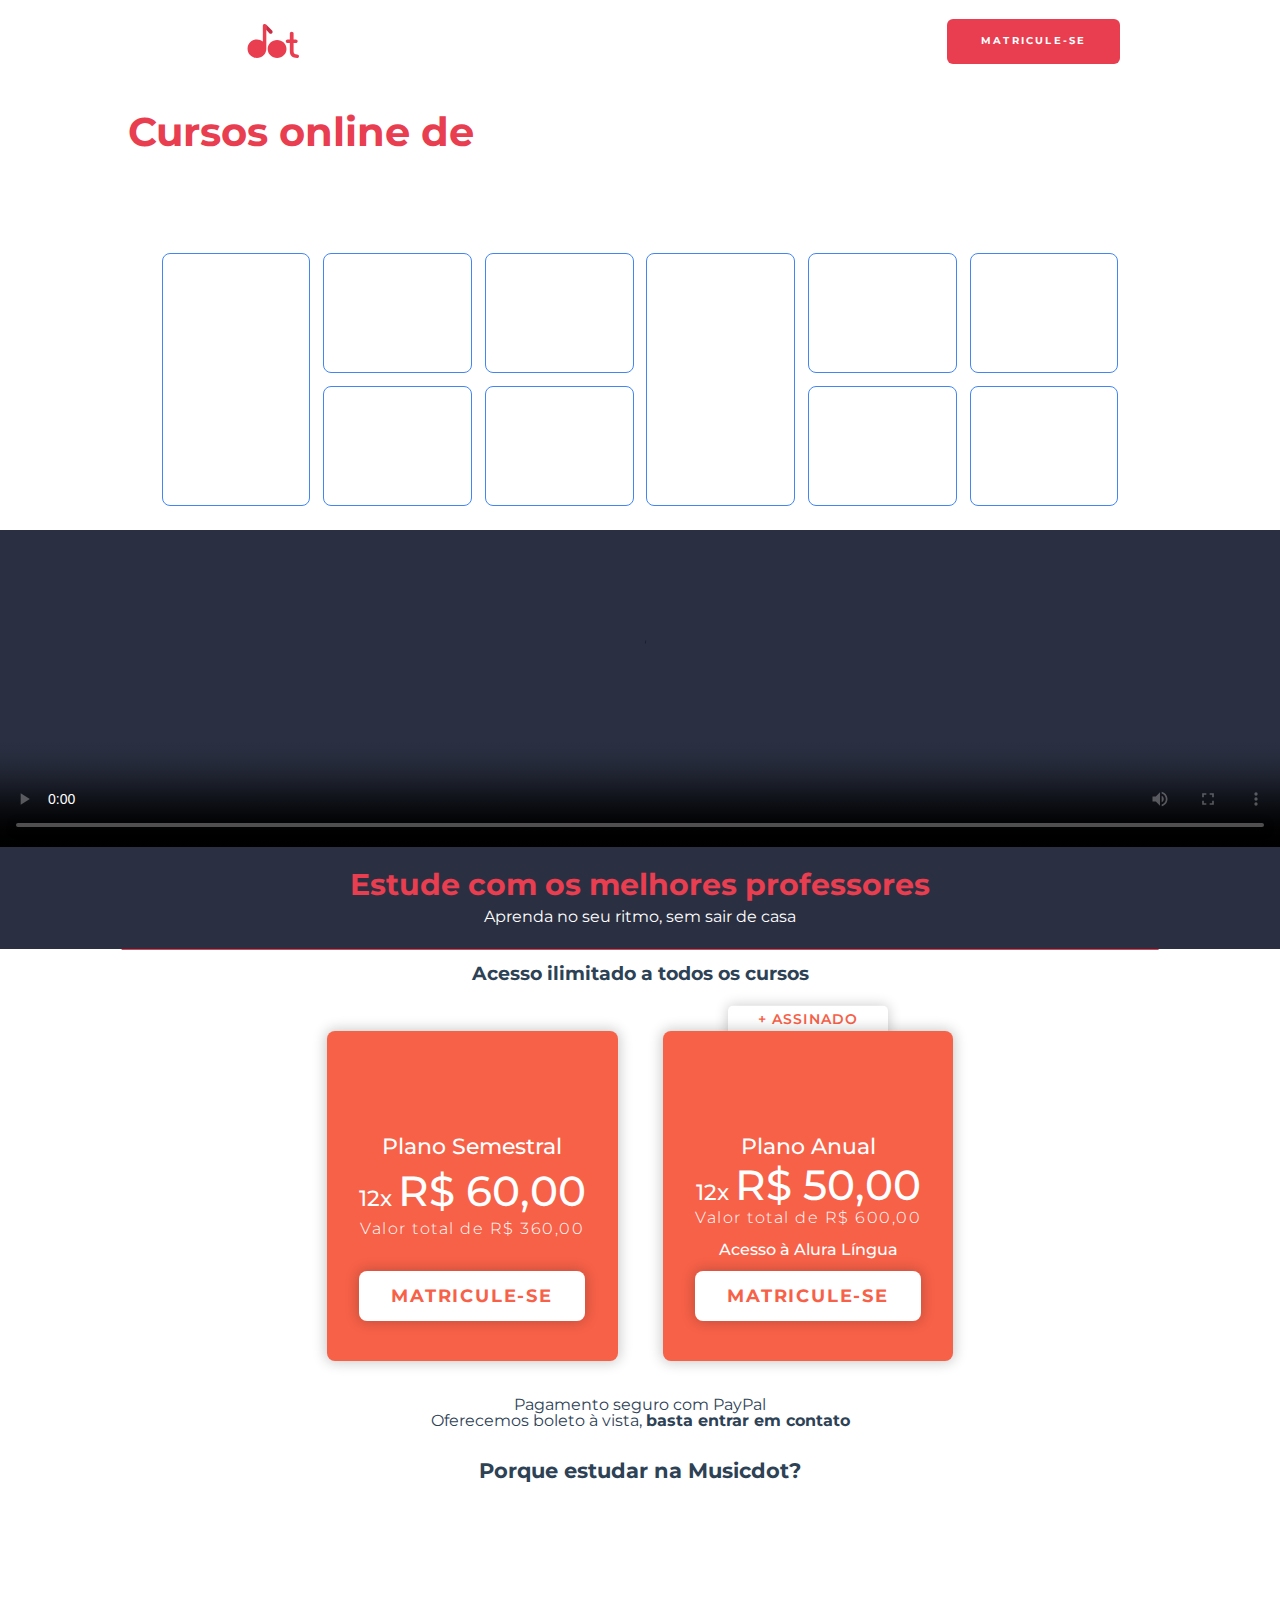
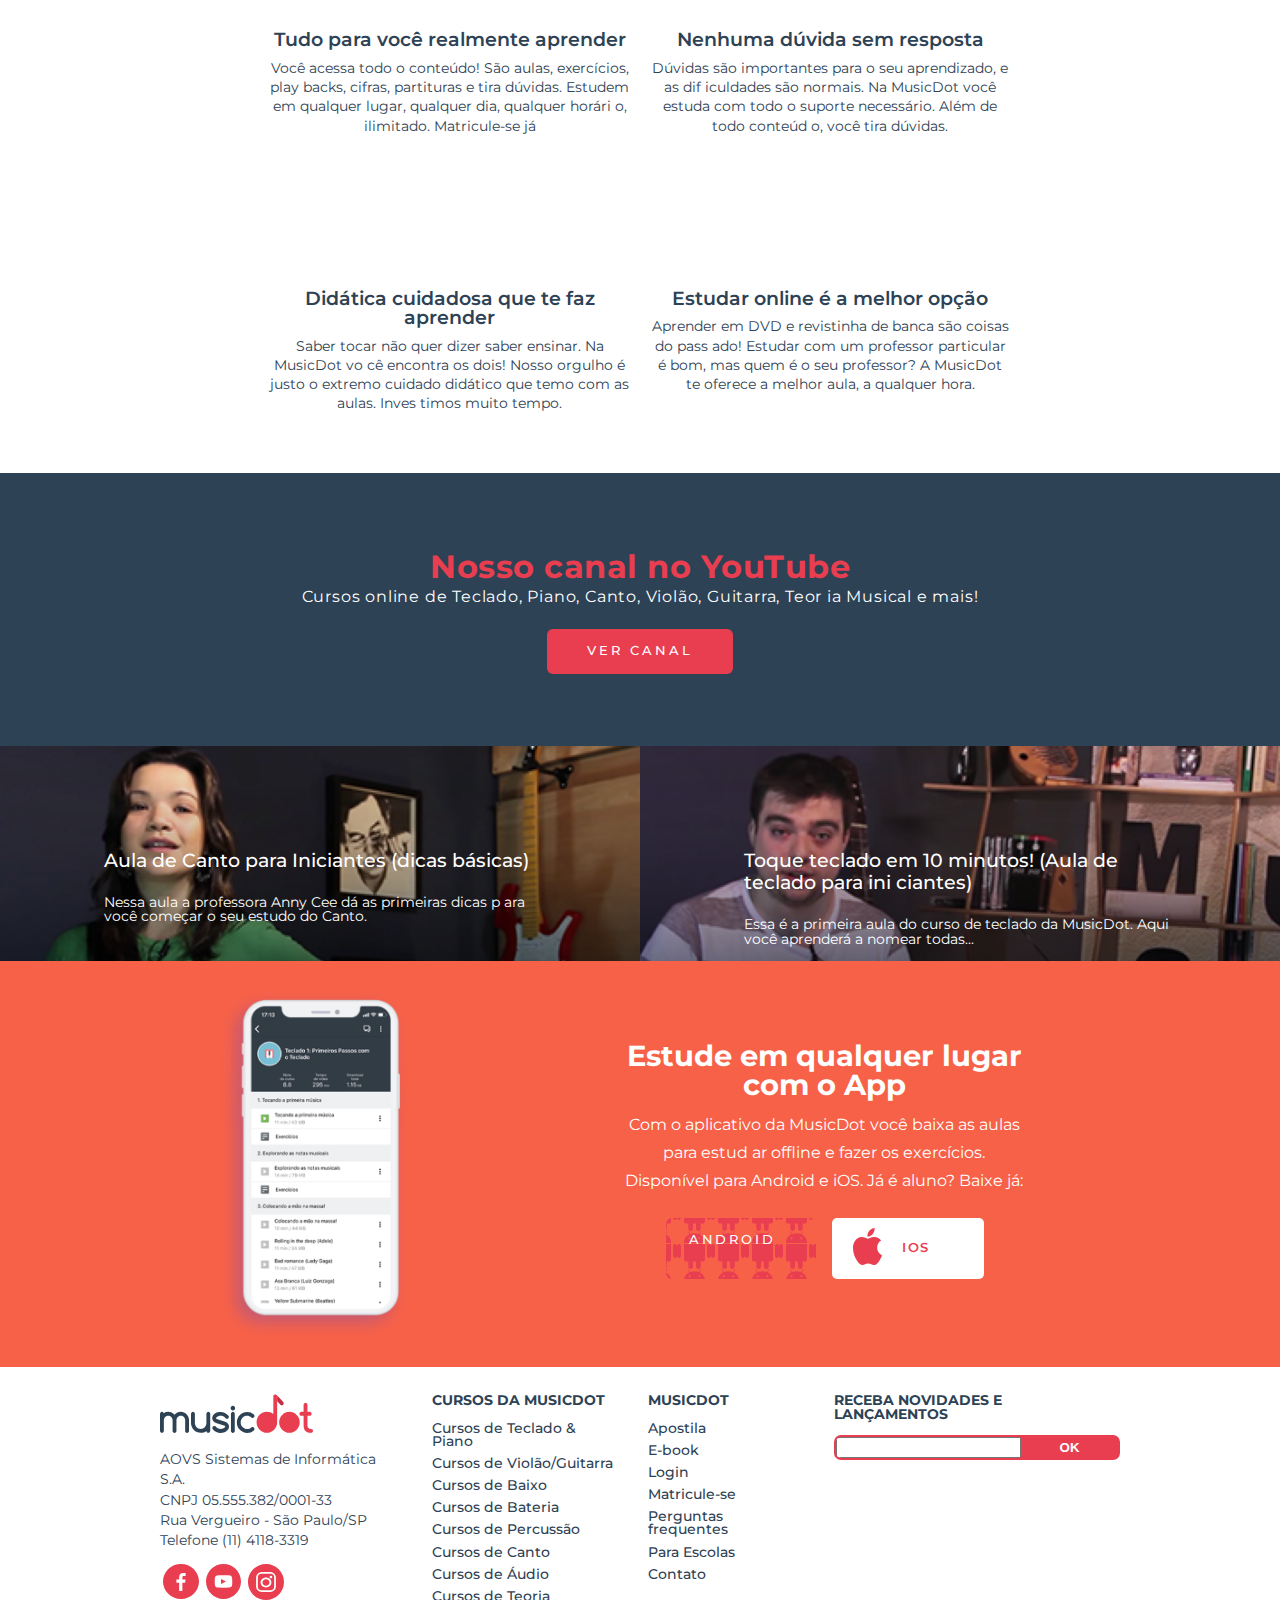
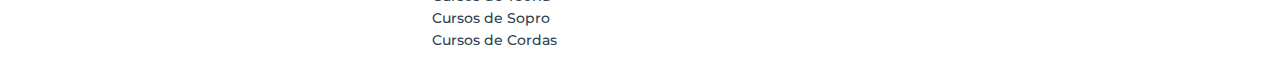
==== index.html @ 6d014755 "second comit" ====
<!doctype html>
<html>
<head>
<meta charset="utf-8">
<meta name="viewport" content="width=device-width">
<title>Musicdot</title>
<link rel="icon" href="favicon.ico">
 <link rel="stylesheet" href="https://fonts.googleapis.com/css?family=Montserrat:300,400,500,
600,700,&display=block">
 <link rel="stylesheet" href="reset.css">
 <link rel="stylesheet" href="container.css">
 <link rel="stylesheet" href="cabecalho.css">
 <link rel="stylesheet" href="cursos.css">
 <link rel="stylesheet" href="video.css">
 <link rel="stylesheet" href="planos.css">
 <link rel="stylesheet" href="beneficios.css">
 <link rel="stylesheet" href="chamada-youtube.css">
 <link rel="stylesheet" href="chamada-app.css">
 <link rel="stylesheet" href="rodape.css">
 <link rel="stylesheet" href="form-newsletter.css">
</head>
<body>

 <header class="cabecalho container">
<a href="index.html">
    <img class="cabecalho__logo" src="musicdot-logo-light.svg" title="Ir para a página i
    nicial da Musicdot" alt="Musicdot">
</a>
<nav>
    <ul class="cabecalho__menu">
         <li class="cabecalho__item-menu"> <a href="sobre.html#contato"> Contato </a> </li>
         <li class="cabecalho__item-menu"> <a href="#"> Entrar </a> </li>
         <li class="cabecalho__item-menu cabecalho__item-menu--matricular"> <a href="#"> Matricule-se </a> </li>
        </ul>
</nav>
</header>
<main>
<section class="cursos">
    <article class="cursos__chamada --largura-grande">
         <h1 class="chamada__titulo">Cursos online de <strong class="chamada__titulo--destaque">
        música</strong></h1>
         <p>Comece agora e aprenda sua primeira música em 10 minutos!</p>
         <a href="cursos.html" class="chamada__cursos__matricula botao">Matricule-se</a>
         </article>
         <nav>
         <ul class="cursos__lista">
         <li class="curso--tecladopiano">
         <a href="#">Teclado & Piano</a>
         </li>
         <li class="curso--violaoguitarra">
         <a href="#">Violão & Guitarra</a>
         </li>
         <li class="curso--baixo">
         <a href="#">Baixo</a>
         </li>
         <li class="curso--bateria curso--destaque">
         <a href="#">Bateria</a>
         </li>
         <li class="curso--percussao">
         <a href="#">Percussão</a>
         </li>
         <li class="curso--canto curso--destaque2">
         <a href="#">Canto</a>
         </li>
        <li class="curso--audio">
             <a href="#">Áudio</a>
             </li>
             <li class="curso--teoria">
             <a href="#">Teoria</a>
             </li>
             <li class="curso--sopro">
             <a href="#">Sopro</a>
             </li>
             <li class="curso--cordas">
             <a href="#">Cordas</a>
             </li>
             </ul>
             </nav>
             </section>
             <section class="video">
                 <video controls class="video--mobile" src="video/video-promocional.mp4" poster="img/vid
                eo-principal-mobile.png"></video>
                 <video controls class="video--desktop" src="video/video-promocional.mp4" poster="img/vid
                eo-principal.png"></video>
                 <article class="video__textos">
                 <h2 class="textos__titulo">Estude com os melhores professores</h2>
                 <p>Aprenda no seu ritmo, sem sair de casa</p>
                 </article>
                 </section> 
                 <section class="planos">
                     <h2 class="planos__titulo">Acesso ilimitado a todos os cursos</h2>
                     <article class="cards__planoanual">
                     <span class="plano--destaque"> + Assinado</span>
                     <div class="planos__card card--anual">
                     <h3 class="plano__titulo">Plano Anual</h3>
                     <p>12x <span class="valor--destaque">R$ 50,00</span></p>
                     <p>Valor total de R$ 600,00</p>
                     <span>Acesso à Alura Língua</span>
                     <a href="cursos.html" class="cards__botao botao">Matricule-se</a>
                     </div>
                     </article>
                     <article class="planos__card card--semestral">
                     <h3 class="plano__titulo">Plano Semestral</h3>
                     <p>12x <span class="valor--destaque">R$ 60,00</span></p>
                     <p>Valor total de R$ 360,00</p>
                     <a href="cursos.html" class="cards__botao botao">Matricule-se</a>
                     </article>
                     <article class="planos__pagamentos">
                     <p>Pagamento seguro com PayPal</p>
                     <p>Oferecemos boleto à vista, <a href="#">basta entrar em contato</a></p>
                     </article>
                     </section>  
                     <section class="beneficios">
                         <h2 class="beneficios__titulo">Porque estudar na Musicdot?</h2>
                         <ul class="beneficios__lista">
                         <li class="beneficio--paravoce">
                         <h3 class="beneficio__titulo">Tudo para você realmente aprender</h3>
                         <p class="beneficio__texto">Você acessa todo o conteúdo! São aulas, exercícios, play
                        backs, cifras, partituras e tira dúvidas. Estudem em qualquer lugar, qualquer dia, qualquer horári
                        o, ilimitado. Matricule-se já</p>
                         </li>
                         <li class="beneficio--duvidas">
                         <h3 class="beneficio__titulo">Nenhuma dúvida sem resposta</h3>
                         <p class="beneficio__texto">Dúvidas são importantes para o seu aprendizado, e as dif
                        iculdades são normais. Na MusicDot você estuda com todo o suporte necessário. Além de todo conteúd
                        o, você tira dúvidas.</p>
                         </li>
                         <li class="beneficio--didatica">
                         <h3 class="beneficio__titulo">Didática cuidadosa que te faz aprender</h3>
                         <p class="beneficio__texto">Saber tocar não quer dizer saber ensinar. Na MusicDot vo
                        cê encontra os dois! Nosso orgulho é justo o extremo cuidado didático que temo com as aulas. Inves
                        timos muito tempo.</p>
                         </li>
                         <li class="beneficio--online">
                         <h3 class="beneficio__titulo">Estudar online é a melhor opção</h3>
                         <p class="beneficio__texto">Aprender em DVD e revistinha de banca são coisas do pass
                        ado! Estudar com um professor particular é bom, mas quem é o seu professor? A MusicDot te oferece
                        a melhor aula, a qualquer hora.</p>
                         </li>
                         </ul>
                         </section> 
                         <section class="chamada__youtube">
                             <article class="chamada__youtube__canal youtube__informacao icone--youtube --largura-gra
                            nde">
                             <h2 class="canal__titulo">Nosso canal no YouTube</h2>
                             <p class="canal__texto">Cursos online de Teclado, Piano, Canto, Violão, Guitarra, Teor
                            ia Musical e mais!</p>
                             <a href="https://www.youtube.com/user/musicdotonline" class="canal__button botao">Ver
                            Canal</a>
                             </article>
                             <article class="chamada__youtube__canal chamada__youtube--video1">
                             <a class="video__descricao" href="#">
                             <h2 class="descricao__titulo">Aula de Canto para Iniciantes (dicas básicas)</h2>
                             <p class="descricao__texto">Nessa aula a professora Anny Cee dá as primeiras dicas p
                            ara você começar o seu estudo do Canto.</p>
                             </a>
                             </article>
                             <article class="chamada__youtube__canal chamada__youtube--video2">
                             <a class="video__descricao" href="#">
                             <h2 class="descricao__titulo">Toque teclado em 10 minutos! (Aula de teclado para ini
                            ciantes)</h2>
                             <p class="descricao__texto">Essa é a primeira aula do curso de teclado da MusicDot.
                            Aqui você aprenderá a nomear todas...</p>
                             </a>
                             </article>
                             </section>  
                             <section class="chamada__aplicativo">
                                 <h2 class="aplicativo__titulo">Estude em qualquer lugar com o App</h2>
                                 <p class="aplicativo__texto">Com o aplicativo da MusicDot você baixa as aulas para estud
                                
                                ar offline e fazer os exercícios. Disponível para Android e iOS. Já é aluno? <strong class="texto-
                                destaque">Baixe já:</strong></p>
                                
                                 <a href="https://play.google.com/store/apps/details?id=br.com.musicdot&hl=en" class="apl
                                icativo__button app__download--android botao">Android</a>
                                 <a href="https://apps.apple.com/br/app/musicdot/id1333842849" class="aplicativo__button
                                app__download--ios botao">iOS</a>
                                 </section>
</main>
<footer class="rodape container">
    <section class="rodape__secao rodape__secao--sobre">
        <img class="rodape__logo" src="logo.svg" alt="Logo da MusicDot">   
        
         <p class="rodape__infos-empresa">
         AOVS Sistemas de Informática S.A.
         <br>
         CNPJ 05.555.382/0001-33
         <br>
         Rua Vergueiro - São Paulo/SP
         <br>
         Telefone (11) 4118-3319
         </p>
        
         <ul class="rodape__lista-midias-sociais">
         <li class="rodape__item-midias-sociais">
         <a href="https://www.facebook.com/musicdotonline">
         <img src="footer-icone-facebook.svg" alt="MusicDot no Facebook">
         </a>
         </li>
         <li class="rodape__item-midias-sociais">
         <a href="https://www.youtube.com/user/musicdotonline">
            <img src="footer-icone-youtube.svg" alt="MusicDot no YouTube">
             </a>
             </li>
             <li class="rodape__item-midias-sociais">
             <a href="https://www.instagram.com/musicdotonline/">
             <img src="footer-icone-instagram.svg" alt="Instagram">
             </a>
             </li>
             </ul>
             </section>
            
             <section class="rodape__secao rodape__secao--cursos">
             <h2 class="rodape__titulo"> Cursos da MusicDot </h2>
             <nav>
             <ul>
                <li class="rodape_item-lista"><a href="#">Cursos de Teclado & Piano</a></li>
                 <li class="rodape_item-lista"><a href="#">Cursos de Violão/Guitarra</a></li>
                 <li class="rodape_item-lista"><a href="#">Cursos de Baixo</a></li>
                 <li class="rodape_item-lista"><a href="#">Cursos de Bateria</a></li>
                 <li class="rodape_item-lista"><a href="#">Cursos de Percussão</a></li>
                 <li class="rodape_item-lista"><a href="#">Cursos de Canto</a></li>
                 <li class="rodape_item-lista"><a href="#">Cursos de Áudio</a></li>
                 <li class="rodape_item-lista"><a href="#">Cursos de Teoria</a></li>
                 <li class="rodape_item-lista"><a href="#">Cursos de Sopro</a></li>
                 <li class="rodape_item-lista"><a href="#">Cursos de Cordas</a></li>
             </ul>
             </nav>     
        </section>
        
         <section class="rodape__secao rodape__secao--links">
         <h2 class="rodape__titulo"> MusicDot </h2>
         <nav>
         <ul>
            <li class="rodape_item-lista"><a href="#">Apostila</a></li>
             <li class="rodape_item-lista"><a href="#">E-book</a></li>
             <li class="rodape_item-lista"><a href="#">Login</a></li>
             <li class="rodape_item-lista"><a href="#">Matricule-se</a></li>
             <li class="rodape_item-lista"><a href="#">Perguntas frequentes</a></li>
             <li class="rodape_item-lista"><a href="#">Para Escolas</a></li>
             <li class="rodape_item-lista"><a href="#">Contato</a></li>
         </ul>
         </nav>
         </section> 
         
         <section class="rodape__secao rodape__secao--newsletter">
             <h2 class="rodape__titulo">
             Receba novidades e lançamentos
             </h2>
            
             <form action="#" method="get" class="form-newsletter">
             <label for="form-newsletter__label" class="form-newsletter__label">
             Seu email pessoal
        </label>
         <input id="email-newsletter" name="email-newsletter" type="email" class="form-newslett
        er__campo">
         <button type="submit" class="form-newsletter__botao">
         OK
         </button>
         </form>
         </section>                    
</footer>
</body>
</html>
---- container.css ----
.container{
    padding-left: 5%;
    padding-right: 5%;
}
@media (min-width: 1066px) {
     .container {
     padding-left: calc((100% - 960px) / 2);
     padding-right: calc((100% - 960px) / 2);
     }
    }
    
    @media (min-width: 1440px) {
     .container {
     padding-left: calc((100% - 1200px) / 2);
     padding-right: calc((100% - 1200px) / 2);
     }
    }
---- cabecalho.css ----
.cabecalho{
    position:absolute;
    top: 0;
    width: 100%;
    box-sizing: border-box;
    text-align: center;
    font-size: 0.6rem;
    font-weight: bold;
    text-transform: uppercase;
    letter-spacing: 0.23em;   
    color: #fff;
}
.cabecalho__logo {
     padding: 1.5em 0;
     width: 14.5em;
    }
    
    .cabecalho__menu {
     display: flex;
     justify-content: space-evenly;
     flex-wrap: wrap;       
     background-color: #272B3A87;
    }

    .cabecalho__item-menu {
     display: inline-block;
    }
    
    .cabecalho__item-menu a {
     display: inline-block;
     padding: 1.86em 1.42em;
    }

    @media (min-width: 640px) {
         .cabecalho {
         padding-top: 0;
         padding-bottom: 0;
         display: flex;
         justify-content: space-between;
         align-items: center;
         }
        
         .cabecalho__logo {
         padding: 2.5em 0;
         }
        
         .cabecalho__menu {
         background-color: transparent;
         }
        }   
    @media (min-width: 770px) {
             .cabecalho__item-menu--matricular {
             margin-left: 1.42em;
            
             border-radius: 6px;
             background-color: #e93d50;
             }
            
             .cabecalho__item-menu--matricular a {
             padding: 1.8em 3.5em;
             }
            }
---- cursos.css ----
.--largura-maxima {
     width: 100%;
     }
    
     .--largura-grande {
     width: 80%;
     }
    
     .botao {
     font-size: .8rem;
    font-weight: 500;
 letter-spacing: 2.9px;
 text-transform: uppercase;
 padding: 1rem 40px;
 margin-top: .5rem;
 margin-bottom: .5rem;
 border-radius: 6px;
 transition: .25s;
 }

 .botao:hover {
 transform: translate(0, .22rem);
 transition: .25s;
 }

.cursos {
 color: #fff;
 text-align: center;
 background-image: url(../img/home-background-mobile.png);
 background-size: cover;
 padding-top: 9.5rem;
 display: flex;
 flex-direction: column;
 align-items: center;
 }

 .cursos__chamada {
 display: flex;
 flex-direction: column;
 align-items: center;
 }

 .chamada__titulo {
 color: #e93d50;
 font-weight: 700;
 font-size: 1.2rem;
 margin-bottom: .3rem;
 }

 .chamada__titulo--destaque {
 color: #fff;
 }

 .chamada p {
 font-weight: 500;
 line-height: 1.3;
 margin: 1rem 0;
 }

 .chamada__cursos__matricula {
 color: #fff;
 background-color: #e93d50;
 }

 .cursos__lista {
 font-size: .7rem;
 font-weight: 600;
 margin-top: 1rem;
 margin-bottom: 1rem;
 display: grid;
 grid-template-columns: 7rem 7rem;
 grid-template-rows: repeat(5, 4.5rem);
 grid-gap: .5rem;
 text-align: center;
 }

 .cursos__lista li {
 border: 1px solid #4286f4;
 border-radius: 8px;
 box-sizing: border-box;
 display: flex;
 justify-content: space-around;
 align-items: center;
 background-repeat: no-repeat;
 background-size: 2rem 2rem;
 background-position: top .6rem center;
 padding-top: 2.5rem;
 transition: .25s;
 }

 .cursos__lista li:hover {
 transform: translate(0, .22rem);
 background-color: rgba(66, 134, 244, 0.337);
 transition: .25s;
 }

 .curso--tecladopiano {
 background-image: url("../img/icone-teclado-piano.svg");
 }

 .curso--violaoguitarra {
 background-image: url("../img/icones-violao-guitarra.svg");
 }

 .curso--baixo {
 background-image: url("../img/icones-baixo.svg");
 }

 .curso--bateria {
 background-image: url("../img/icones-bateria.svg");
 }

 .curso--percussao {
 background-image: url("../img/icones-percussao.svg");
 }

 .curso--canto {
 background-image: url("../img/icones-canto.svg");
 }

 .curso--audio {
 background-image: url("../img/icones-audio.svg");
 }

 .curso--teoria {
 background-image: url("../img/icones-teoria.svg");
 }

 .curso--sopro {
 background-image: url("../img/icones-sopro.svg");
 }

 .curso--cordas {
 background-image: url("../img/icone-cordas.svg");
 }

.cursos__lista img {
     width: 2rem;
     height: 2rem;
     margin-bottom: 5px;
     }
    
     @media(min-width:768px) {
     .cursos {
     padding: 6rem 5% 0;
     background-image: url(../img/home-background.png);
     }
    
     .cursos__chamada {
     width: 300px;
     align-items: flex-start;
     align-self: flex-start;
     text-align: left;
     }
    
     .chamada__titulo {
     font-size: 2rem;
     }
    
     .chamada__cursos__matricula {
     display: none;
     }
    
     .cursos__lista {
     grid-template-columns: repeat(5, 7rem);
     grid-template-rows: 5.5rem 5.5rem 5.5rem;
     gap: .8rem;
     }
    
     .cursos__lista li {
     background-repeat: no-repeat;
     background-size: 2rem 2rem;
     background-position: top 1rem center;
     padding-top: 2.5rem;
     }
    
     .cursos__lista .curso--destaque {
     order: -1;
     grid-area: 1/1/span 3/3;
     padding-top: 5.5rem;
     background-size: 6rem 6rem;
     background-position: top 3.6rem center;
     }
    }
    
    @media(min-width:1200px) {
     .cursos {
     padding: 7rem 10% 0;
     }
    
     .cursos__chamada {
     width: 450px;
     }
    
     .chamada__titulo {
     font-size: 2.5rem;
     }
    
     .cursos__lista {
         grid-template-columns: repeat(6, 9.3rem);
 grid-template-rows: 7.5rem 7.5rem;
 margin-top: 1.5rem;
 margin-bottom: 1.5rem;
 }

 .cursos__lista li {
 background-repeat: no-repeat;
 background-size: 3rem 3rem;
 background-position: top 1rem center;
 padding-top: 2.5rem;
 }

 .cursos__lista .curso--destaque {
 order: -1;
 grid-area: 1/1/span 2/2;
 padding-top: 6rem;
 background-size: 6rem 6rem;
 background-position: top 3.6rem center;
 }

 .cursos__lista .curso--destaque2 {
 order: -1;
 grid-area: 1/4/span 2/5;
 padding-top: 6rem;
 background-size: 6rem 6rem;
 background-position: top 3.6rem center;
 }

 .cursos__lista p {
 font-size: .9rem;
 }


 .curso--destaque2 .imagem-destaque2 {
 width: 6rem;
 height: 6rem;
 margin-bottom: .8rem;
 }
}

@media(min-width:1440px) {
 .cursos__lista {
 grid-template-columns: repeat(6, 11rem);
 }
}

@media(min-width:1600px) {
 .cursos__lista {
 grid-template-columns: repeat(6, 13rem);
 }

 .cursos__lista img {
 width: 3rem;
 height: 3rem;
 margin-bottom: 10px;
 }
}
---- video.css ----
.video {
     display: flex;
     flex-direction: column;
     align-items: center;
     text-align: center;
     color: #fff;
     background-color: #2a3042;
    }
    
    .video--mobile {
     width: 100%;
     height: 8.9rem;
    }
    
    .video--desktop {
     display: none;
    }
    
    .video__textos {
     margin-top: 1rem;
     margin-bottom: 1rem;
     position: relative;
     padding: 0 10%;
     box-sizing: border-box;
    }
    
    .textos__titulo {
     font-weight: 700;
     font-size: 1.2rem;
     margin-bottom: .3rem;
     margin-bottom: .5rem;
    }
    .textos__titulo::first-line {
         color: #e93d50;
        }
        
        @media(min-width:768px) {
         .video--mobile {
         display: none;
         }
        
         .video--desktop {
         display: block;
         width: 100%;
         height: 12.8rem;
         }
        
         .textos__titulo {
         font-size: 1.5rem;
         }
        }
        
        @media(min-width:1200px) {
         .video--desktop {
         height: 19.8rem;
         }
        
         .video__textos {
         margin-top: 1.5rem;
         margin-bottom: 1.5rem;
         }
        
         .video__textos::before {
         width: 5rem;
         height: 5rem;
         }
        
         .textos__titulo {
         font-size: 1.9rem;
         }
        }
        
        @media(min-width:1600px) {
         .video--desktop {
         height: 26.8rem;
         }
        }
---- planos.css ----
.planos {
     background-image: url(../img/planos-background-mobile.png);
     background-size: cover;
     background-repeat: no-repeat;
     text-align: center;
     padding-top: 15px;
     padding-bottom: 1.8rem;
     display: grid;
     justify-items: center;
     position: relative;
    }
    
    .planos::before {
     content: "";
     width: 81%;
     height: .1rem;
     background-color: #e93d50;
     position: absolute;
     top: 0;
     left: 50%;
     transform: translate(-50%, 0);
}

.planos__titulo {
 font-size: .85rem;
 font-weight: 700;
 margin-bottom: 2rem;
}

.planos__card {
 background-color: #f76148;
 border-radius: 8px;
 margin-bottom: 1.3rem;
 color: #fff;
 padding: 4rem 1rem 1rem;
 display: flex;
 flex-direction: column;
 align-items: center;
 box-shadow: 0 0 .8rem .1rem rgba(0, 0, 0, .2);
 background-repeat: no-repeat;
 background-size: 1.7rem;
 background-position: top 1.5rem center;
}

.card--anual {
 background-image: url(../img/simbolo-musidot-branco.svg);
}

.card--semestral {
 background-image: url(../img/simbolo-musidot-dark.svg);
}

.plano__titulo {
 margin: 8px 0;
}

.planos__card p + p {
 font-weight: 300;
 margin-top: .2rem;
 letter-spacing: 1.5px;
}

.plano__titulo, .plano__titulo + p {
 font-size: 1rem;
 font-weight: 500;
}

.valor--destaque {
 font-size: 2rem;
 font-weight: 700;
}

.planos__card span {
 font-weight: 500;
}

.cards__botao {
 color: #f76148;
 text-transform: uppercase;
 letter-spacing: 1.8px;
 font-weight: 600;
 border-radius: 8px;
 margin-top: .8rem;
  padding: 1rem 2rem;
  background-color: #fff;
  box-shadow: 0 0 .8rem .1rem rgba(0, 0, 0, .2);
 }
 
 .card--anual {
  position: relative;
  z-index: 2;
 }
 
 .plano--destaque {
  color: #f76148;
  font-weight: 600;
  text-transform: uppercase;
  letter-spacing: 1.1px;
  width: 8rem;
  padding: .4rem 0 .8rem;
  border-radius: 5px;
  box-shadow: 0 0 .8rem .05rem rgba(0, 0, 0, .2);
  background-color: #fff;
  position: absolute;
  transform: translate(-50%, -65%);
  z-index: 1;
 }
 
 .card--anual p + p, .card--semestral p + p {
  margin-bottom: 1rem;
 }
 
 .planos > p {
  width: 250px;
  font-size: .6rem;
  font-weight: 600;
  line-height: 18px;
 }
 
 .planos a {
  font-weight: 700;
 }
 
 
 @media(min-width:768px) {
  .planos {
  grid-template-columns: 20rem 20rem;
  grid-template-areas:
  "header header"
  "card1 card2"
  "footer footer";
  gap: 1rem;
  justify-content: center;
  padding-bottom: 2rem;
  background-image: url(../img/planos-background.png);
  background-size: cover;
  }
 
  .planos__titulo {
  grid-area: header;
  }
 
  .cards__planoanual {
  grid-area: card2;
  } 
  .card--semestral {
     grid-area: card1;
     }
    
     .planos__pagamentos {
     grid-column-end: span 2;
     }
    
     .planos--maisassinado {
     font-size: .8rem;
     }
    
     .planos__card {
     padding: 6rem 2rem 2rem;
     justify-content: space-between;
     background-size: 2.5rem;
     background-position: top 2.5rem center;
     }
    
     .planos__card img {
     width: 2.5rem;
     }
    
     .plano__titulo, .plano__titulo + p {
     font-size: 1.4rem;
     font-weight: 500;
     }
    
     .valor--destaque {
     font-size: 2.6rem;
     font-weight: 700;
     }
    
     .plano--destaque {
     font-size: .6rem;
     }
    
     .cards__botao {
     font-size: 1.1rem;
     transition: .25s;
     }
    
     .planos > p {
     font-size: .9rem;
     font-weight: 600;
     line-height: 18px;
     }
    }
    
    @media(min-width:1200px) {
     .planos__titulo {
     font-size: 1.2rem;
     }
    
     .plano--destaque {
     font-size: .9rem;
     width: 10rem;
     transform: translate(-50%, -75%);
     }
    
    }
---- beneficios.css ----
.beneficios {
     text-align: center;
     margin-bottom: 2rem;
     padding: 0 10%;
     display: flex;
     flex-direction: column;
     align-items: center;
    }
    
    .beneficios__titulo {
     font-size: 1rem;
     font-weight: 700;
    }
    
    .beneficios__lista li {
     padding-top: 5.5rem;
     background-repeat: no-repeat;
      background-size: 4rem 4rem;
      background-position: top 20px center;
     }
     
     .beneficio--paravoce {
      background-image: url(../img/icone-beneficios-tudo-para-voce.svg);
     }
     
     .beneficio--duvidas {
     background-image: url(../img/icone-beneficios-nenhuma-duvida.svg);
     }
     
     .beneficio--didatica {
      background-image: url(../img/icone-beneficios-didatica-cuidadosa.svg);
     }
     
     .beneficio--online {
      background-image: url(../img/icone-beneficios-online.svg);
     }
     
     .beneficio__titulo {
      font-size: .8rem;
      font-weight: 600;
      margin-top: 1rem;
      margin-bottom: .2rem;
     }
     
     .beneficio__texto {
      line-height: 1rem;
     }
     
     @media(min-width:768px) {
      .beneficios {
      margin-bottom: 3.7rem;
      }
     
      .beneficios__lista {
      display: grid;
      grid-template-columns: 17.5rem 17.5rem;
      gap: 1rem;
      }
     
      .beneficios__titulo {
      margin-bottom: 1rem;
      }
     
      .beneficio__titulo {
      font-size: 1.1rem;
      }
     
      .beneficio__texto {
      font-size: .8rem;
      }
     }
     
     @media(min-width:1200px) {
      .beneficios__titulo {
      font-size: 1.3rem;
      }
     
      .beneficios__lista {
      gap: 1.3rem;  
      grid-template-columns: 22.5rem 22.5rem;
       }
      
       .beneficios__lista li {
       padding-top: 7.25rem;
       background-size: 6rem 6rem;
       }
      
       .beneficio__titulo {
       font-size: 1.2rem;
       margin-bottom: .6rem;
       }
      
       .beneficio__texto {
       font-size: .9rem;
       line-height: 1.2rem;
       }
      }
---- chamada-youtube.css ----
.chamada__youtube {
     background-color: #2e4255;
     display: grid;
     justify-items: center;
    }
    
    .chamada__youtube__canal {
     color: #fff;
     display: flex;
     flex-direction: column;
     align-items: center;
     text-align: center;
     padding: 1.2rem 2rem .9rem;
     position: relative;
     box-sizing: border-box;
    }
    
    .icone--youtube::before {
     content: "";
     width: 3rem;
     height: 3rem;
     background-image: url(../icone-youtube.svg);
     background-size: 100%;
     background-repeat: no-repeat;
     position: absolute;
     top: 0;
     left: 50%;
     transform: translate(-50%, -50%);
    }
    
    .canal__titulo {
     color: #e93d50;
     font-size: 1rem;
     font-weight: 700;
     margin-top: .9rem;
     margin-bottom: .1rem;
     letter-spacing: .5px;
    }
    
    .canal__texto {
        font-size: .6rem;
         letter-spacing: .8px;
         line-height: 12px;
         margin-bottom: 1rem;
        }
        
        .canal__button {
         color: #fff;
         background-color: #e93d50;
        }
        
        .video__descricao {
         width: 85%;
        }
        
        .descricao__titulo {
         font-size: .9rem;
         font-weight: 500;
         line-height: 15px;
         margin-bottom: .5rem;
        }
        
        .descricao__titulo::before {
         content: "";
         width: 3rem;
         height: 3rem;
         background-image: url(../play-button.svg);
         background-size: 100%;
         display: block;
         margin: 1.2rem auto 1rem;
        }
        
        .chamada__youtube--video1 {
         background-image: url(../videos-thumbnail-video1.png);
        }
        
        .chamada__youtube--video2 {
         background-image: url(../videos-thumbnail-video2.png);
        }
        
        .chamada__youtube--video1, .chamada__youtube--video2 {
         background-size: cover;
         width: 100%;
        }
        
        @media(min-width:768px) {
         .chamada__youtube {
         grid-template-columns: 1fr 1fr;
         grid-template-areas:
         "chamada chamada"
         "video1 video2";
         }
        
         .youtube__informacao {
         padding: 2rem 17%;
         box-sizing: border-box;
         grid-area: chamada;
         }
        
         .--icone-youtube::before {
         width: 5rem;
         height: 5rem;
         }
         .chamada__youtube--video1 {
             grid-area: video1;
             }
            
             .chamada__youtube--video2 {
             grid-area: video2;
             }
            
             .canal__titulo {
             font-size: 1.5rem;
             }
            
             .descricao__texto {
             font-size: .8rem;
             }
            }
            
            @media(min-width:1200px) {
             .youtube__informacao {
             padding: 4rem 20%;
             }
            
             .icone--youtube::before {
             width: 6rem;
             height: 6rem;
             }
            
             .canal__titulo {
             font-size: 2rem;
             margin-bottom: .4rem;
             }
            
             .canal__texto {
             font-size: 1rem;
             line-height: 1rem;
             }
            
             .video__descricao {
             width: 75%;
             text-align: left;
             }
            
             .descricao__titulo {
             font-size: 1.2rem;
             line-height: 1.4rem;
             margin-bottom: 1.5rem;
             }
            
             .descricao__texto {
             font-size: .9rem;
             }
            }
---- chamada-app.css ----
.chamada__aplicativo {
     color: #fff;
     text-align: center;
     background-color: #f76148;
     padding: 2rem 7.5%;
     display: grid;
     grid-template-columns: 1fr 1fr;
     grid-template-rows: auto;
     justify-items: center;
    }
    
    .aplicativo__titulo {
     font-size: 1.2rem;
     font-weight: 700;
     margin-bottom: .8rem;
     line-height: 24px;
     grid-column-end: span 2;
    }
    
    .aplicativo__texto {
     line-height: 20px;
     margin-bottom: 15px;
     grid-column-end: span 2;
    }
    
    .texto__destaque {
     font-weight: 600;
    }
    
    .chamada__aplicativo__button--wrapper {
     display: flex;
     justify-content: space-evenly;
    }

    .aplicativo__button {
         color: #e93d50;
         font-weight: 600;
         letter-spacing: 1.6px;
         text-transform: uppercase;
         background-color: #fff;
         border: none;
         border-radius: 5px;
         width: 5.9rem;
         padding: 1rem 0 1rem 1rem;
         box-sizing: border-box;
         font-size: .5rem;
         background-size: 1.2rem;
         background-repeat: no-repeat;
        }
        
        .app__download--android {
         background-image: url(../icone-android-logo.svg);
         background-position: left .5rem center;
         padding-left: 1.4rem;
        }
        
        .app__download--ios {
         background-image: url(../icone-apple-logo.svg);
         background-position: left 1rem top .4rem;
        }
        
        .aplicativo--icone {
         width: 1.2rem;
         height: 1.2rem;
         margin-right: .2rem;
         vertical-align: middle;
        }
        
        @media(min-width:768px) {
         .chamada__aplicativo {
         background-image: url(../mockup-app.png);
         background-size: 12rem;
         background-position: left 20% center;
         background-repeat: no-repeat;
         padding: 5rem 20%;
         grid-template-columns: 1fr 9rem 9rem;
         column-gap: 1rem;
         grid-template-areas:
         ". titulo titulo"
         ". texto texto"
         ". android ios";
         }
        
         .aplicativo__titulo {
         font-size: 1.5rem;
         line-height: 29px;
         grid-area: titulo;
         }
        
         .aplicativo__texto {
         line-height: 28px;
         grid-area: texto;
         }
        
         .app__download--android {
         grid-area: android;
         justify-self: flex-end;
 }

 .app__download--ios {
 grid-area: ios;
 justify-self: flex-start;
 }
}

@media(min-width:1200px) {
 .chamada__aplicativo {
 grid-template-columns: 1fr 12rem 12rem;
 }

 .aplicativo__titulo {
 font-size: 1.8rem;
 }

 .aplicativo__button {
 width: 9.5rem;
 font-size: .8rem;
 background-size: 1.8rem;
 padding: 1.5rem 0 1.5rem 1rem;
 }

 .app__download--android {
 background-position: left .7rem top .8rem;
 padding-left: 1.4rem;
 }

 .app__download--ios {
 background-position: left 1.3rem top .6rem;
 }
}
---- rodape.css ----
.rodape {
    padding-top: 2em;
    padding-bottom: 2em;
     text-align: center;
     font-size: 0.7rem;
    }
    
    .rodape__logo {
     width: 11.25em;
     margin-bottom: 1em;
    }
    
    .rodape__lista-midias-sociais {
     display: flex;
     justify-content: center;
    }
    
    .rodape__infos-empresa {
         line-height: 1.5;
        }
        
    .rodape__lista-midias-sociais {
         display: flex;
         justify-content: center;
         margin-top: 1em;
        }

    .rodape__item-midias-sociais {
     width: 2.62em;
     margin: 0 .25em;
    }
    
    .rodape__item-midias-sociais img {
     width: 100%;
    }
    
    .rodape__titulo {
     margin-bottom: 1em;
     font-size: 1.45em;
     font-weight: bold;
     text-transform: uppercase;
    }
    
    .rodape_item-lista {
     font-weight: 500;
     margin: 0.625em 0;
    }

    @media (max-width: 640px) {
         .rodape__secao + .rodape__secao {
         margin-top: 2em;
         }
        }
        
        @media(min-width: 640px) and (max-width:1200px) {
         .rodape {
         display: flex;
         flex-wrap: wrap;
         justify-content: space-between;
        
         font-size: 1rem;
         }
        
         .rodape__secao--sobre,
         .rodape__secao--cursos,
         .rodape__secao--links,
         .rodape__secao--newsletter {
         width: 45%;
         }
        
         .rodape__secao--cursos {
         order: 1;
         margin: 0;
         }
        
         .rodape__secao--links {
         order: 2;
         margin: 0;
         }
        
         .rodape__secao--sobre {
         order: 3;
         margin-top: 2em;
         }
        
         .rodape__secao--newsletter {
         order: 4;
         margin-top: 2em;
         }
        }  
        @media(min-width:1200px){
            .rodape{
                display: flex;
                justify-content: space-between;
                font-size: 0.85rem;
                text-align: left;
            }
            .rodape__titulo {
                 font-size: 1em;
                 }
                
            .rodape__lista-midias-sociais {
                 justify-content: left;
                 }
                
            .rodape__secao {
                 margin-top: 0;
                 }
                
            .rodape__secao + .rodape__secao {
                 margin-left: 2em;
                 }
        }
---- form-newsletter.css ----
.form-newsletter {
     display: flex;
     width: 100%;
     overflow: hidden;
     box-sizing: border-box;
    
     border-radius: 7px;
     border: 2px solid #e93d50;
     background-color: #e93d50;
    }
    
    .form-newsletter__label {
     position:absolute;
     left:-10000px;
     width:1px;
     height:1px;
     overflow:hidden;
    }
    
    .form-newsletter__campo {
     padding: .6rem .4rem;
     flex-grow: 1;
     border: none;
    }
    
    .form-newsletter__botao {
     flex-grow: 1;
     border: none;
    
     text-transform: uppercase;
     font-weight: 600;
    
     background-color: #e93d50;
     color: #fff;
    }
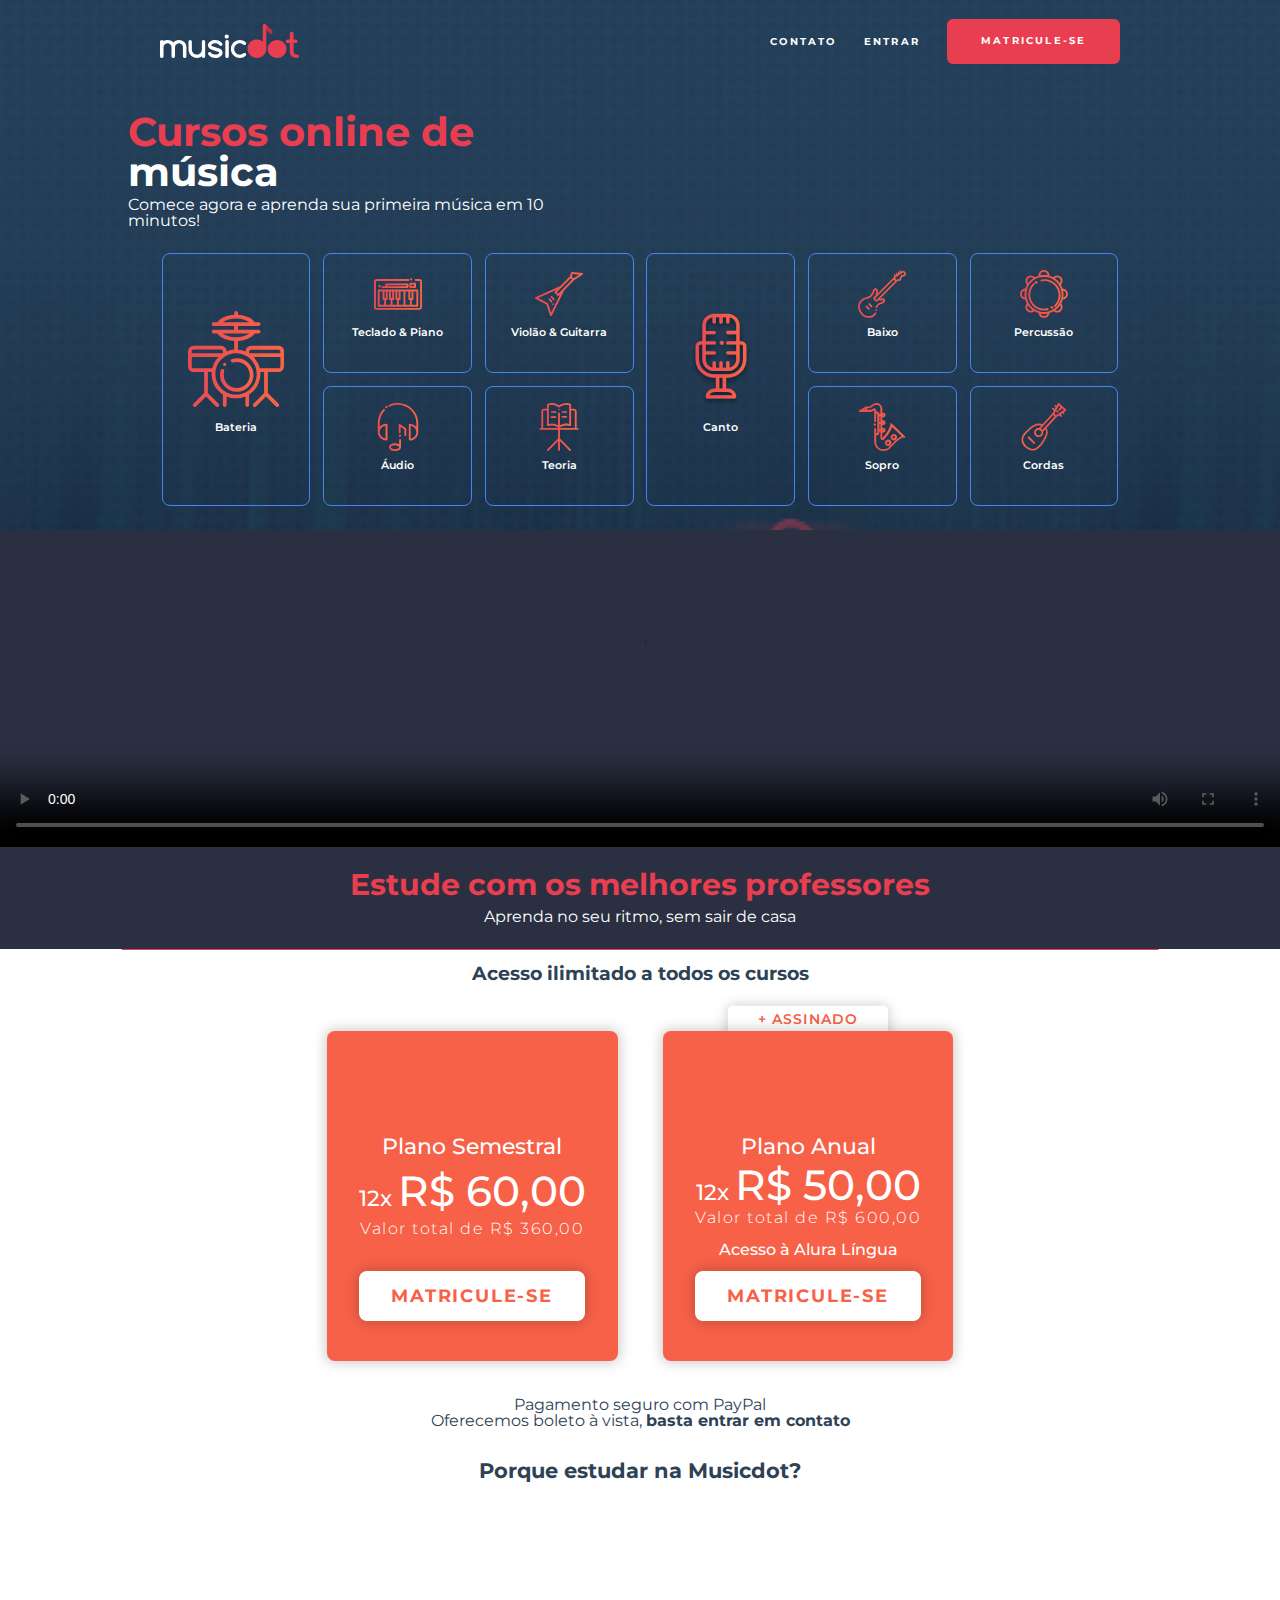
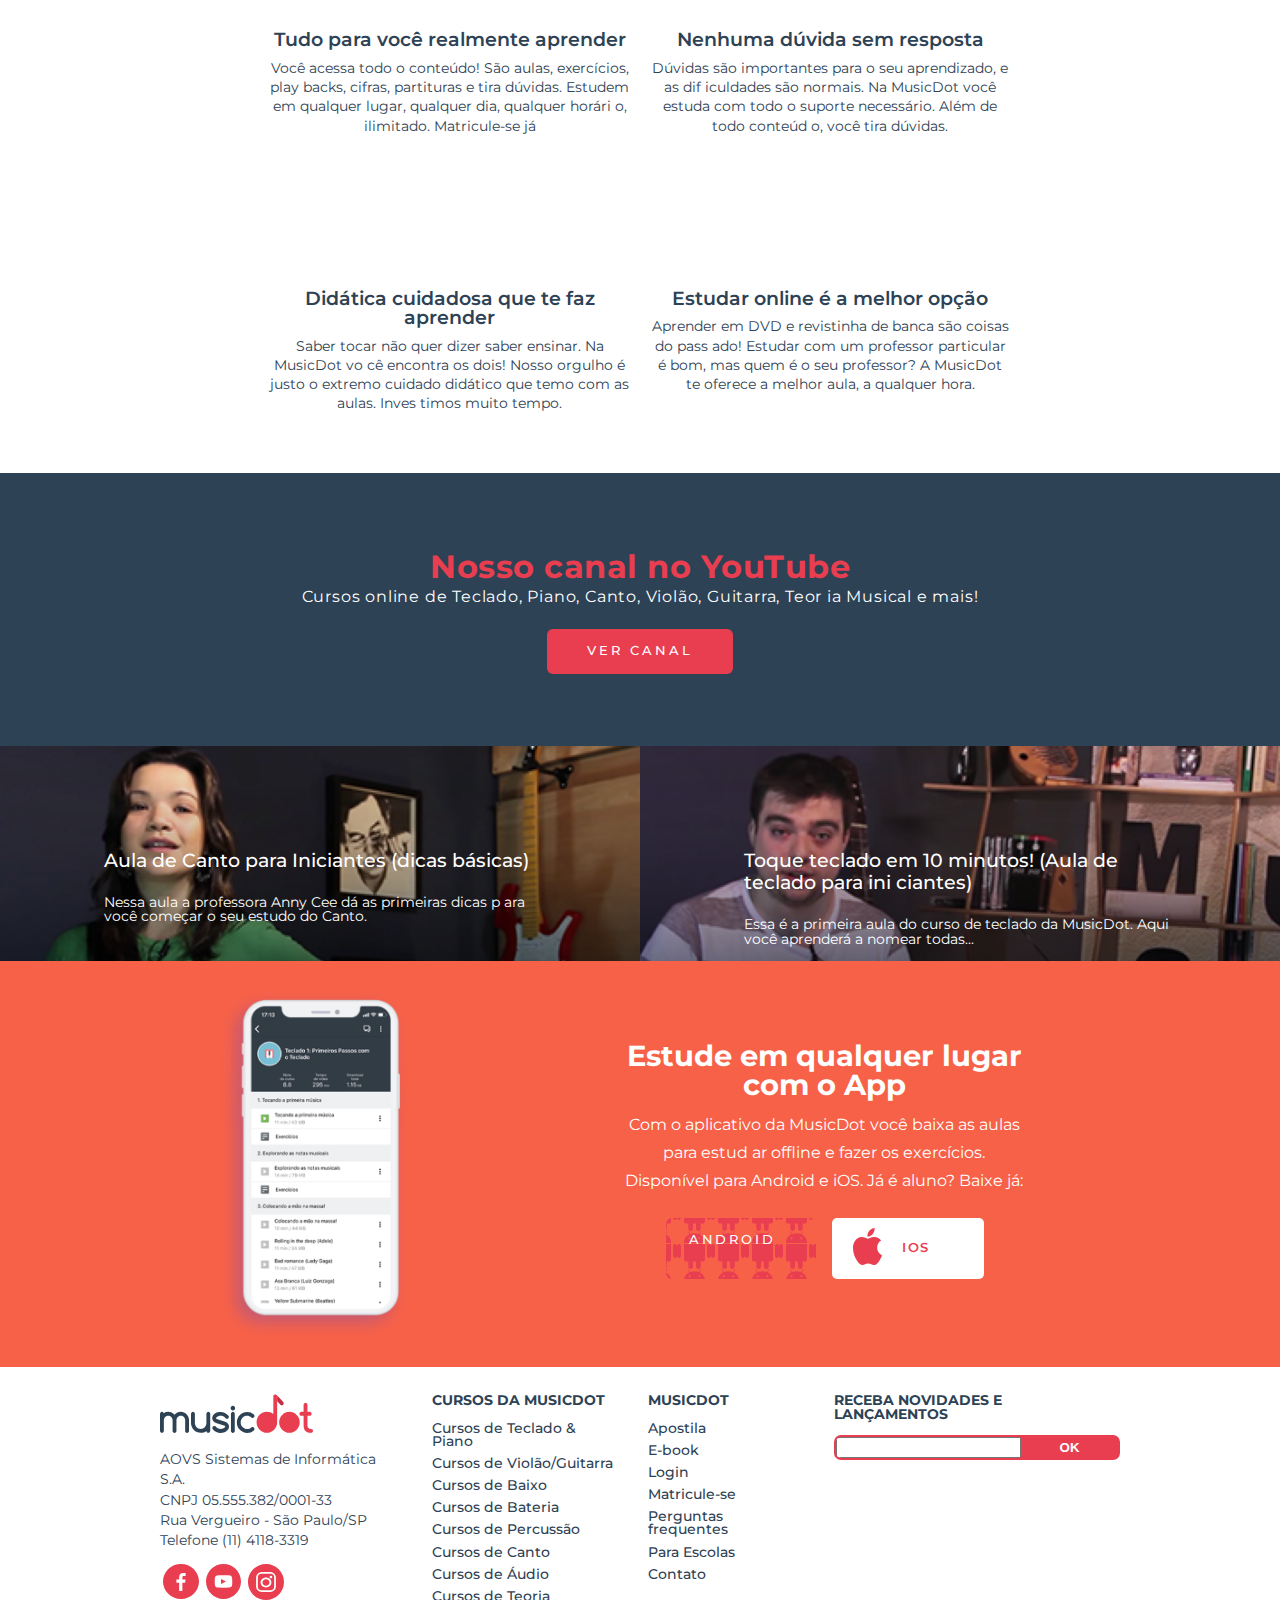
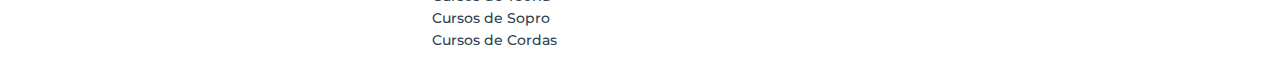
==== commit bad5c1a7: "projeto-pagina-web" ====
--- a/index.html
+++ b/index.html
@@ -78,9 +78,9 @@
              </nav>
              </section>
              <section class="video">
-                 <video controls class="video--mobile" src="video/video-promocional.mp4" poster="img/vid
+                 <video controls class="video--mobile" src="video-promocional.mp4" poster="vid
                 eo-principal-mobile.png"></video>
-                 <video controls class="video--desktop" src="video/video-promocional.mp4" poster="img/vid
+                 <video controls class="video--desktop" src="video-promocional.mp4" poster="vid
                 eo-principal.png"></video>
                  <article class="video__textos">
                  <h2 class="textos__titulo">Estude com os melhores professores</h2>
--- a/cursos.css
+++ b/cursos.css
@@ -26,7 +26,7 @@
 .cursos {
  color: #fff;
  text-align: center;
- background-image: url(../img/home-background-mobile.png);
+ background-image: url("home-background-mobile.png")
  background-size: cover;
  padding-top: 9.5rem;
  display: flex;
@@ -95,43 +95,43 @@
  }
 
  .curso--tecladopiano {
- background-image: url("../img/icone-teclado-piano.svg");
+ background-image: url("icone-teclado-piano.svg");
  }
 
  .curso--violaoguitarra {
- background-image: url("../img/icones-violao-guitarra.svg");
+ background-image: url("icones-violao-guitarra.svg");
  }
 
  .curso--baixo {
- background-image: url("../img/icones-baixo.svg");
+ background-image: url("icones-baixo.svg");
  }
 
  .curso--bateria {
- background-image: url("../img/icones-bateria.svg");
+ background-image: url("icones-bateria.svg");
  }
 
  .curso--percussao {
- background-image: url("../img/icones-percussao.svg");
+ background-image: url("icones-percussao.svg");
  }
 
  .curso--canto {
- background-image: url("../img/icones-canto.svg");
+ background-image: url("icones-canto.svg");
  }
 
  .curso--audio {
- background-image: url("../img/icones-audio.svg");
+ background-image: url("icones-audio.svg");
  }
 
  .curso--teoria {
- background-image: url("../img/icones-teoria.svg");
+ background-image: url("icones-teoria.svg");
  }
 
  .curso--sopro {
- background-image: url("../img/icones-sopro.svg");
+ background-image: url("icones-sopro.svg");
  }
 
  .curso--cordas {
- background-image: url("../img/icone-cordas.svg");
+ background-image: url("icone-cordas.svg");
  }
 
 .cursos__lista img {
@@ -143,7 +143,7 @@
      @media(min-width:768px) {
      .cursos {
      padding: 6rem 5% 0;
-     background-image: url(../img/home-background.png);
+     background-image: url("home-background-mobile.png");
      }
     
      .cursos__chamada {
